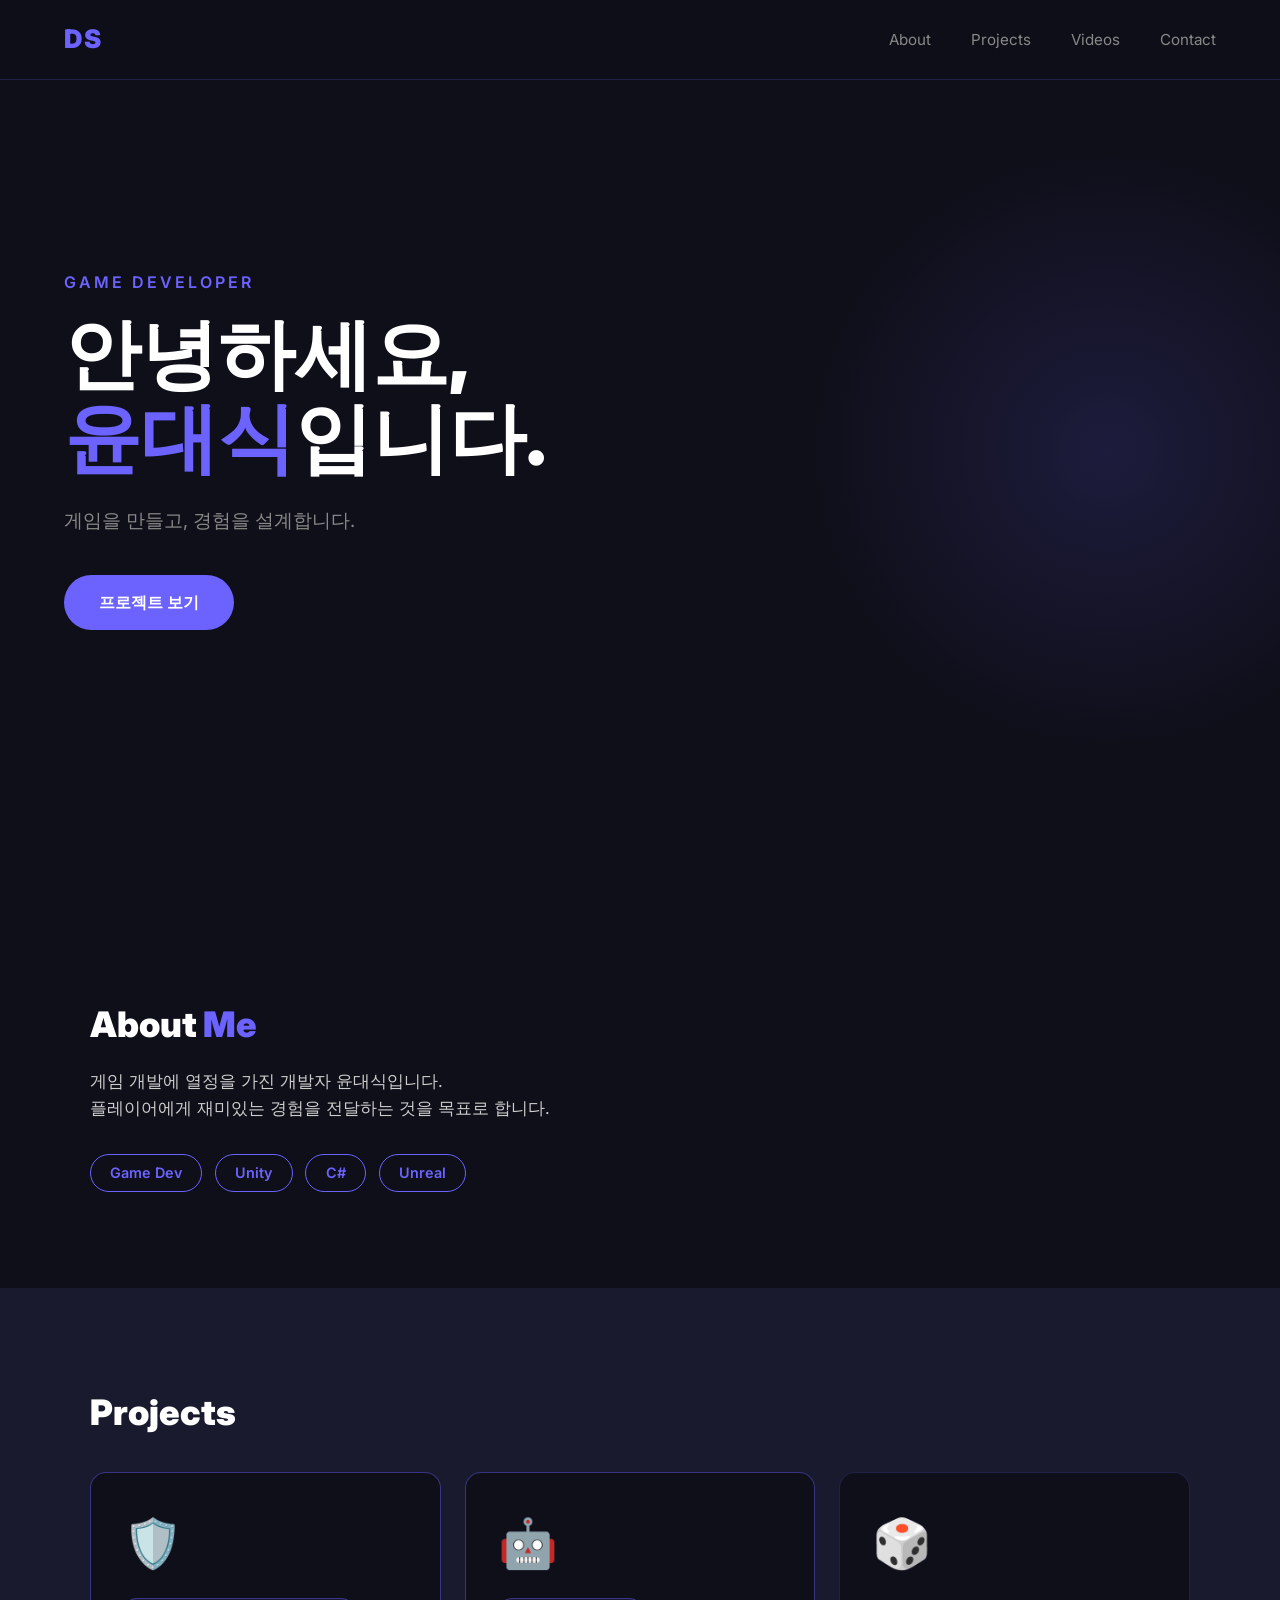
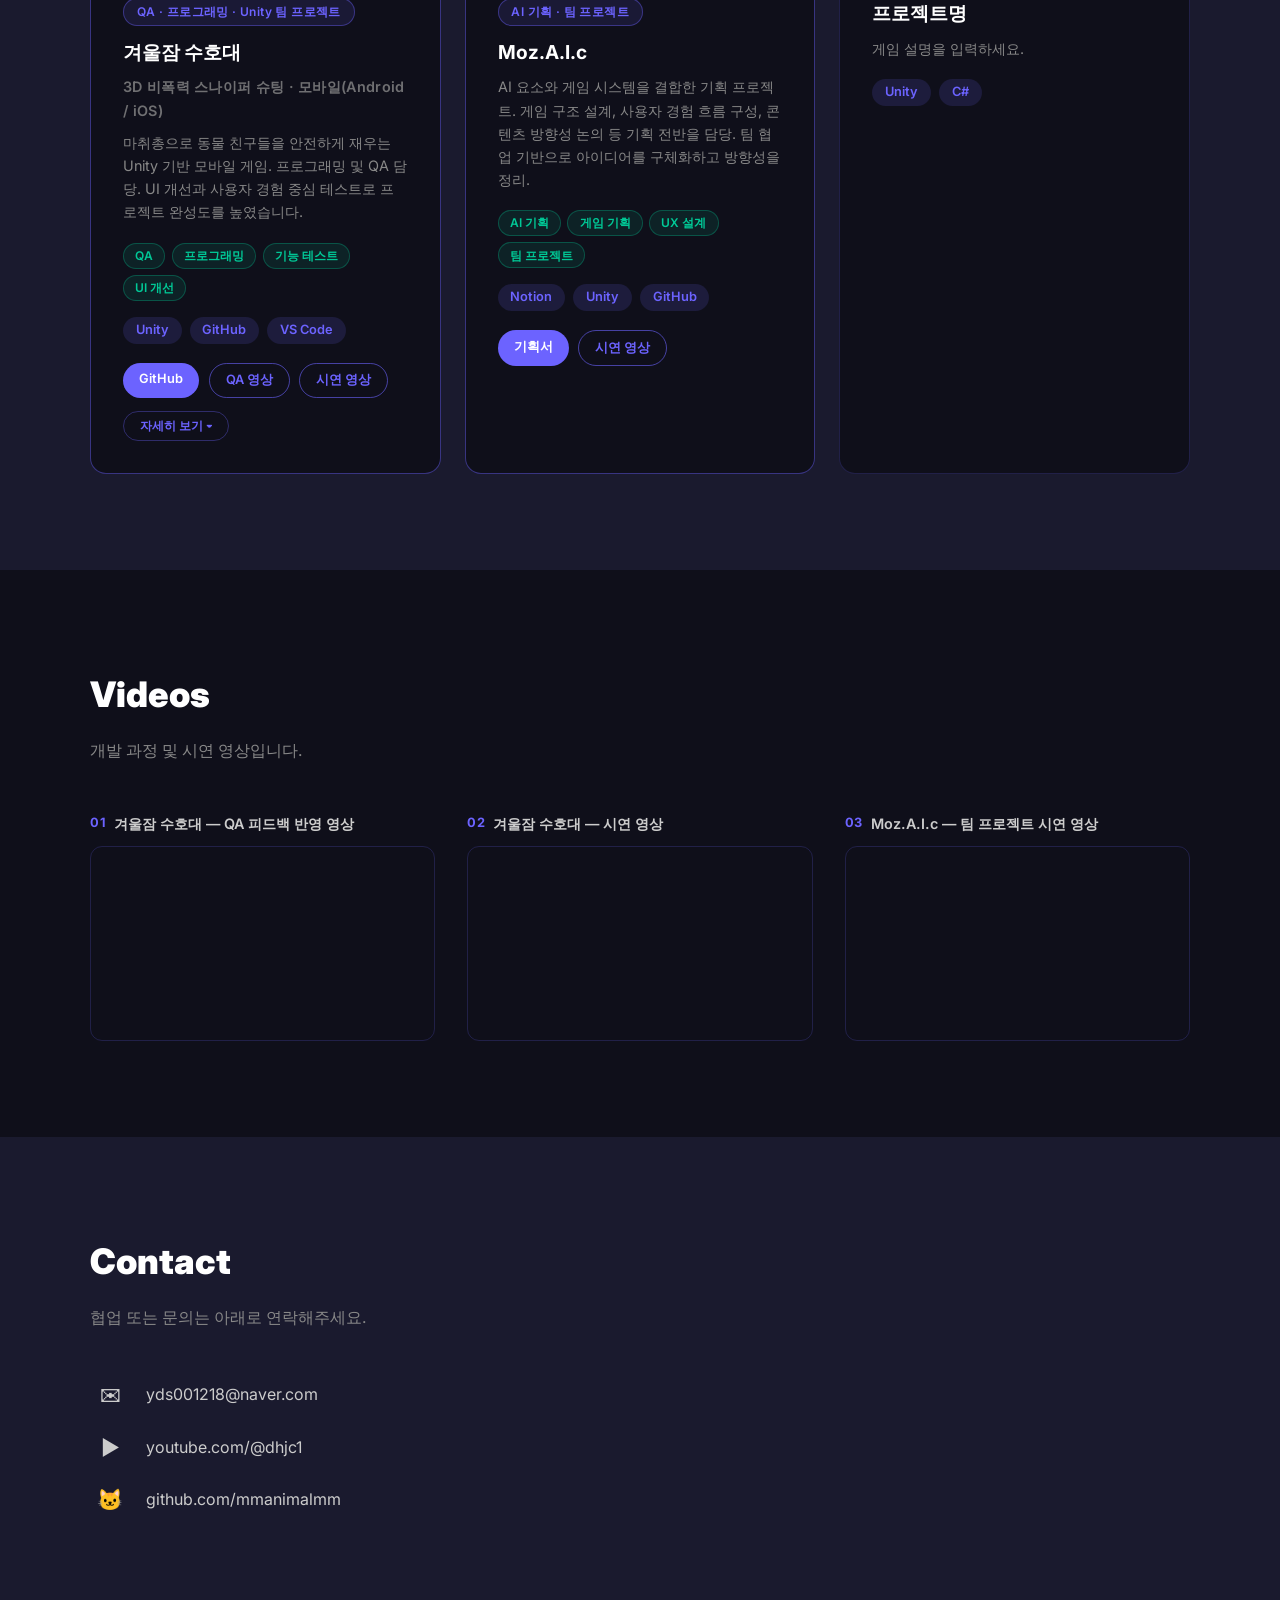
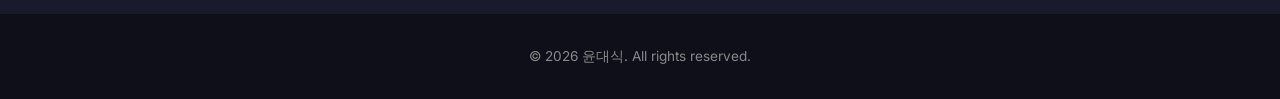
==== index.html @ 6c774779 "Add files via upload" ====
<!DOCTYPE html>
<html lang="ko">
<head>
  <meta charset="UTF-8" />
  <meta name="viewport" content="width=device-width, initial-scale=1.0" />
  <title>DS Portfolio</title>
  <link rel="stylesheet" href="style.css" />
  <link href="https://fonts.googleapis.com/css2?family=Inter:wght@300;400;600;700;900&display=swap" rel="stylesheet" />
</head>
<body>

  <!-- Navigation -->
  <nav class="navbar">
    <div class="nav-logo">DS</div>
    <ul class="nav-links">
      <li><a href="#about">About</a></li>
      <li><a href="#projects">Projects</a></li>
      <li><a href="#videos">Videos</a></li>
      <li><a href="#contact">Contact</a></li>
    </ul>
  </nav>

  <!-- Hero -->
  <section class="hero" id="home">
    <div class="hero-content">
      <p class="hero-sub">Game Developer</p>
      <h1 class="hero-title">안녕하세요,<br /><span>윤대식</span>입니다.</h1>
      <p class="hero-desc">게임을 만들고, 경험을 설계합니다.</p>
      <a href="#projects" class="btn-primary">프로젝트 보기</a>
    </div>
    <div class="hero-bg-circle"></div>
  </section>

  <!-- About -->
  <section class="section" id="about">
    <div class="container">
      <h2 class="section-title">About <span>Me</span></h2>
      <div class="about-content">
        <div class="about-text">
          <p>게임 개발에 열정을 가진 개발자 윤대식입니다.<br />플레이어에게 재미있는 경험을 전달하는 것을 목표로 합니다.</p>
          <div class="skills">
            <span class="skill-tag">Game Dev</span>
            <span class="skill-tag">Unity</span>
            <span class="skill-tag">C#</span>
            <span class="skill-tag">Unreal</span>
          </div>
        </div>
      </div>
    </div>
  </section>

  <!-- Projects -->
  <section class="section section-dark" id="projects">
    <div class="container">
      <h2 class="section-title">Projects</h2>
      <div class="projects-grid">
        <div class="project-card featured">
          <div class="project-thumb">🛡️</div>
          <div class="project-badge">QA · 프로그래밍 · Unity 팀 프로젝트</div>
          <h3>겨울잠 수호대</h3>
          <p class="project-sub">3D 비폭력 스나이퍼 슈팅 · 모바일(Android / iOS)</p>
          <p>마취총으로 동물 친구들을 안전하게 재우는 Unity 기반 모바일 게임. 프로그래밍 및 QA 담당. UI 개선과 사용자 경험 중심 테스트로 프로젝트 완성도를 높였습니다.</p>
          <div class="project-roles">
            <span>QA</span>
            <span>프로그래밍</span>
            <span>기능 테스트</span>
            <span>UI 개선</span>
          </div>
          <div class="project-tags">
            <span>Unity</span><span>GitHub</span><span>VS Code</span>
          </div>
          <div class="project-links">
            <a href="https://github.com/mmanimalmm" target="_blank" class="project-link-btn">GitHub</a>
            <a href="https://www.youtube.com/watch?v=ifnIgA4fo3M" target="_blank" class="project-link-btn outline">QA 영상</a>
            <a href="https://youtu.be/z9wi2pXwdms?si=6feYo9U7dVSse09i" target="_blank" class="project-link-btn outline">시연 영상</a>
          </div>
          <button class="detail-toggle" data-toggle="detail-winter" onclick="toggleDetail('detail-winter')">자세히 보기 ▾</button>
          <div class="project-detail" id="detail-winter">
            <div class="detail-divider"></div>

            <div class="detail-section">
              <h4 class="detail-heading">게임 컨셉</h4>
              <p class="detail-text">겨울잠을 자야 하는 동물 친구들을 마취총으로 안전하게 재우는 비폭력 슈팅 게임. 귀여운 동물 캐릭터와 코믹한 분위기로 가볍게 즐길 수 있는 모바일 경험을 목표로 기획했습니다.</p>
            </div>

            <div class="detail-section">
              <h4 class="detail-heading">핵심 시스템</h4>
              <ul class="system-list">
                <li>3인칭 ↔ 1인칭 시점 전환 (Cinemachine 기반 Zoom-In/Out 연출)</li>
                <li>조이스틱 기반 좌우 레일 이동 시스템</li>
                <li>BulletCam 슬로모션 연출 (TimeScale 제어)</li>
                <li>동물별 행동 패턴 기반 타겟팅 및 히트 판정</li>
                <li>시간 제한 · 적중률 · 타깃 수 기반 별점 스코어 시스템</li>
              </ul>
            </div>

            <div class="detail-section">
              <h4 class="detail-heading">QA 프로세스</h4>
              <div class="qa-phases">
                <span class="qa-phase">프로토타입 QA</span>
                <span class="qa-phase-arrow">→</span>
                <span class="qa-phase">일일 QA (v1.00–v1.03)</span>
                <span class="qa-phase-arrow">→</span>
                <span class="qa-phase">FGT 오류 리포팅</span>
              </div>
              <div class="qa-stats">
                <div class="qa-stat">
                  <span class="qa-stat-num">6</span>
                  <span class="qa-stat-label">발견 이슈</span>
                </div>
                <div class="qa-stat">
                  <span class="qa-stat-num">5</span>
                  <span class="qa-stat-label">수정 완료</span>
                </div>
                <div class="qa-stat">
                  <span class="qa-stat-num">1</span>
                  <span class="qa-stat-label">높음 우선순위</span>
                </div>
                <div class="qa-stat">
                  <span class="qa-stat-num">4</span>
                  <span class="qa-stat-label">보통 우선순위</span>
                </div>
              </div>
            </div>

            <div class="detail-section">
              <h4 class="detail-heading">주요 발견 이슈 및 개선</h4>
              <ul class="system-list">
                <li>발사 버튼 연속 터치로 총알 중복 발사 (높음) → 버튼 터치 즉시 비활성화 처리</li>
                <li>크로스헤어 타깃 감지 피드백 없음 → Raycast 기반 색상 전환(빨간색)으로 개선</li>
                <li>Head·Body Collider 중첩으로 이중 히트 판정 → Collider 단일화</li>
                <li>동물별 히트 애니메이션 Trigger/Bool 조건 불일치 → 조건 통일 및 애니메이터 분리</li>
                <li>스테이지 6 진입 불가 데이터 누락 → Coming Soon 잠금 처리(임시 조치)</li>
              </ul>
            </div>

            <div class="detail-section">
              <h4 class="detail-heading">QA 문서화</h4>
              <ul class="system-list">
                <li>프로토타입 QA 시트 — 50+ 항목 기능 체크리스트 작성 및 진행</li>
                <li>일일 QA 시트 4버전(v1.00~v1.03) — 매일 이슈 기록 및 팀 공유</li>
                <li>FGT 오류 리포팅 — 우선순위·반복성·처리상태 포함 공식 문서 작성</li>
              </ul>
            </div>

            <div class="detail-section">
              <div class="platform-info">
                <span class="platform-label">플랫폼</span>
                <span>Android / iOS</span>
                <span class="platform-label">장르</span>
                <span>3D 스나이퍼 슈팅</span>
                <span class="platform-label">엔진</span>
                <span>Unity 2022.3 LTS</span>
              </div>
            </div>
          </div>
        </div>
        <div class="project-card featured">
          <div class="project-thumb">🤖</div>
          <div class="project-badge">AI 기획 · 팀 프로젝트</div>
          <h3>Moz.A.I.c</h3>
          <p>AI 요소와 게임 시스템을 결합한 기획 프로젝트. 게임 구조 설계, 사용자 경험 흐름 구성, 콘텐츠 방향성 논의 등 기획 전반을 담당. 팀 협업 기반으로 아이디어를 구체화하고 방향성을 정리.</p>
          <div class="project-roles">
            <span>AI 기획</span>
            <span>게임 기획</span>
            <span>UX 설계</span>
            <span>팀 프로젝트</span>
          </div>
          <div class="project-tags">
            <span>Notion</span><span>Unity</span><span>GitHub</span>
          </div>
          <div class="project-links">
            <a href="https://app.notion.com/p/2-322a88c5418980729b37ddd77a03cf74" target="_blank" class="project-link-btn">기획서</a>
            <a href="https://youtu.be/jmPI6qiN4U0" target="_blank" class="project-link-btn outline">시연 영상</a>
          </div>
        </div>
        <div class="project-card">
          <div class="project-thumb">🎲</div>
          <h3>프로젝트명</h3>
          <p>게임 설명을 입력하세요.</p>
          <div class="project-tags">
            <span>Unity</span><span>C#</span>
          </div>
        </div>
      </div>
    </div>
  </section>

  <!-- Videos -->
  <section class="section" id="videos">
    <div class="container">
      <h2 class="section-title">Videos</h2>
      <p class="section-desc">개발 과정 및 시연 영상입니다.</p>
      <div class="videos-grid">
        <div class="video-card">
          <p class="video-title"><span class="video-num">01</span>겨울잠 수호대 — QA 피드백 반영 영상</p>
          <div class="video-frame">
            <iframe src="https://www.youtube.com/embed/ifnIgA4fo3M" title="QA 피드백 반영 영상" allow="accelerometer; autoplay; clipboard-write; encrypted-media; gyroscope; picture-in-picture" allowfullscreen></iframe>
          </div>
        </div>
        <div class="video-card">
          <p class="video-title"><span class="video-num">02</span>겨울잠 수호대 — 시연 영상</p>
          <div class="video-frame">
            <iframe src="https://www.youtube.com/embed/z9wi2pXwdms" title="겨울잠 수호대 시연 영상" allow="accelerometer; autoplay; clipboard-write; encrypted-media; gyroscope; picture-in-picture" allowfullscreen></iframe>
          </div>
        </div>
        <div class="video-card">
          <p class="video-title"><span class="video-num">03</span>Moz.A.I.c — 팀 프로젝트 시연 영상</p>
          <div class="video-frame">
            <iframe src="https://www.youtube.com/embed/jmPI6qiN4U0" title="Moz.A.I.c 시연 영상" allow="accelerometer; autoplay; clipboard-write; encrypted-media; gyroscope; picture-in-picture" allowfullscreen></iframe>
          </div>
        </div>
      </div>
    </div>
  </section>

  <!-- Contact -->
  <section class="section section-dark" id="contact">
    <div class="container">
      <h2 class="section-title">Contact</h2>
      <p class="section-desc">협업 또는 문의는 아래로 연락해주세요.</p>
      <div class="contact-info">
        <div class="contact-item">
          <span class="contact-icon">✉</span>
          <a href="mailto:yds001218@naver.com">yds001218@naver.com</a>
        </div>
        <div class="contact-item">
          <span class="contact-icon">▶</span>
          <a href="https://youtube.com/@dhjc1?si=Tn1grufmtpKqLzey" target="_blank">youtube.com/@dhjc1</a>
        </div>
        <div class="contact-item">
          <span class="contact-icon">🐱</span>
          <a href="https://github.com/mmanimalmm" target="_blank">github.com/mmanimalmm</a>
        </div>
      </div>
    </div>
  </section>

  <footer class="footer">
    <p>© 2026 윤대식. All rights reserved.</p>
  </footer>

  <script src="script.js"></script>
</body>
</html>
---- style.css ----
* {
  margin: 0;
  padding: 0;
  box-sizing: border-box;
}

:root {
  --primary: #6c63ff;
  --dark: #0f0f1a;
  --dark2: #1a1a2e;
  --light: #f8f9fa;
  --gray: #888;
  --white: #fff;
}

html {
  scroll-behavior: smooth;
}

body {
  font-family: 'Inter', sans-serif;
  background: var(--dark);
  color: var(--white);
  line-height: 1.6;
}

/* Navbar */
.navbar {
  position: fixed;
  top: 0;
  width: 100%;
  display: flex;
  justify-content: space-between;
  align-items: center;
  padding: 1.2rem 5%;
  background: rgba(15, 15, 26, 0.9);
  backdrop-filter: blur(10px);
  z-index: 1000;
  border-bottom: 1px solid rgba(108, 99, 255, 0.2);
}

.nav-logo {
  font-size: 1.6rem;
  font-weight: 900;
  color: var(--primary);
  letter-spacing: 2px;
}

.nav-links {
  list-style: none;
  display: flex;
  gap: 2.5rem;
}

.nav-links a {
  text-decoration: none;
  color: var(--gray);
  font-size: 0.95rem;
  transition: color 0.3s;
}

.nav-links a:hover {
  color: var(--primary);
}

/* Hero */
.hero {
  min-height: 100vh;
  display: flex;
  align-items: center;
  padding: 0 5%;
  position: relative;
  overflow: hidden;
  background: var(--dark);
}

.hero-content {
  position: relative;
  z-index: 1;
}

.hero-sub {
  color: var(--primary);
  font-size: 1rem;
  font-weight: 600;
  letter-spacing: 3px;
  text-transform: uppercase;
  margin-bottom: 1rem;
}

.hero-title {
  font-size: clamp(2.5rem, 6vw, 5rem);
  font-weight: 900;
  line-height: 1.1;
  margin-bottom: 1.5rem;
}

.hero-title span {
  color: var(--primary);
}

.hero-desc {
  font-size: 1.2rem;
  color: var(--gray);
  margin-bottom: 2.5rem;
}

.btn-primary {
  display: inline-block;
  padding: 0.9rem 2.2rem;
  background: var(--primary);
  color: var(--white);
  text-decoration: none;
  border-radius: 50px;
  font-weight: 600;
  transition: transform 0.3s, box-shadow 0.3s;
}

.btn-primary:hover {
  transform: translateY(-3px);
  box-shadow: 0 10px 30px rgba(108, 99, 255, 0.4);
}

.hero-bg-circle {
  position: absolute;
  right: -10%;
  top: 50%;
  transform: translateY(-50%);
  width: 600px;
  height: 600px;
  border-radius: 50%;
  background: radial-gradient(circle, rgba(108, 99, 255, 0.15) 0%, transparent 70%);
}

/* Sections */
.section {
  padding: 6rem 5%;
}

.section-dark {
  background: var(--dark2);
}

.container {
  max-width: 1100px;
  margin: 0 auto;
}

.section-title {
  font-size: 2.2rem;
  font-weight: 900;
  margin-bottom: 1rem;
}

.section-title span {
  color: var(--primary);
}

.section-desc {
  color: var(--gray);
  margin-bottom: 3rem;
}

/* About */
.about-text p {
  color: #ccc;
  font-size: 1.05rem;
  margin-bottom: 2rem;
  max-width: 600px;
}

.skills {
  display: flex;
  flex-wrap: wrap;
  gap: 0.8rem;
}

.skill-tag {
  padding: 0.4rem 1.2rem;
  border: 1px solid var(--primary);
  border-radius: 50px;
  color: var(--primary);
  font-size: 0.9rem;
  font-weight: 600;
}

/* Projects */
.projects-grid {
  display: grid;
  grid-template-columns: repeat(auto-fill, minmax(300px, 1fr));
  gap: 1.5rem;
  margin-top: 2rem;
}

.project-card {
  background: var(--dark);
  border: 1px solid rgba(108, 99, 255, 0.2);
  border-radius: 16px;
  padding: 2rem;
  transition: transform 0.3s, border-color 0.3s;
}

.project-card:hover {
  transform: translateY(-6px);
  border-color: var(--primary);
}

.project-thumb {
  font-size: 3rem;
  margin-bottom: 1rem;
}

.project-card h3 {
  font-size: 1.2rem;
  font-weight: 700;
  margin-bottom: 0.5rem;
}

.project-card p {
  color: var(--gray);
  font-size: 0.9rem;
  margin-bottom: 1.2rem;
}

.project-tags {
  display: flex;
  gap: 0.5rem;
}

.project-tags span {
  background: rgba(108, 99, 255, 0.15);
  color: var(--primary);
  padding: 0.2rem 0.8rem;
  border-radius: 50px;
  font-size: 0.8rem;
  font-weight: 600;
}

/* Project badge & roles & links */
.project-badge {
  display: inline-block;
  background: rgba(108, 99, 255, 0.12);
  border: 1px solid rgba(108, 99, 255, 0.4);
  color: var(--primary);
  font-size: 0.75rem;
  font-weight: 600;
  padding: 0.2rem 0.8rem;
  border-radius: 50px;
  margin-bottom: 0.7rem;
  letter-spacing: 0.4px;
}

.project-roles {
  display: flex;
  flex-wrap: wrap;
  gap: 0.4rem;
  margin-bottom: 1rem;
}

.project-roles span {
  background: rgba(0, 200, 150, 0.1);
  color: #00c896;
  border: 1px solid rgba(0, 200, 150, 0.3);
  padding: 0.15rem 0.7rem;
  border-radius: 50px;
  font-size: 0.75rem;
  font-weight: 600;
}

.project-links {
  display: flex;
  flex-wrap: wrap;
  gap: 0.6rem;
  margin-top: 1.2rem;
}

.project-link-btn {
  display: inline-block;
  padding: 0.4rem 1rem;
  background: var(--primary);
  color: var(--white);
  text-decoration: none;
  border-radius: 50px;
  font-size: 0.8rem;
  font-weight: 600;
  transition: transform 0.2s, box-shadow 0.2s;
}

.project-link-btn:hover {
  transform: translateY(-2px);
  box-shadow: 0 6px 20px rgba(108, 99, 255, 0.35);
}

.project-link-btn.outline {
  background: transparent;
  border: 1px solid rgba(108, 99, 255, 0.6);
  color: var(--primary);
}

.project-link-btn.outline:hover {
  background: rgba(108, 99, 255, 0.1);
  box-shadow: none;
}

.project-card.featured {
  border-color: rgba(108, 99, 255, 0.45);
}

/* Videos */
.videos-grid {
  display: grid;
  grid-template-columns: repeat(auto-fill, minmax(300px, 1fr));
  gap: 2rem;
  margin-top: 2rem;
}

.video-card {
  display: flex;
  flex-direction: column;
  gap: 0.7rem;
}

.video-title {
  font-size: 0.9rem;
  font-weight: 600;
  color: #ccc;
  display: flex;
  align-items: center;
  gap: 0.5rem;
}

.video-num {
  color: var(--primary);
  font-size: 0.8rem;
  font-weight: 700;
  letter-spacing: 0.5px;
}

.video-frame {
  aspect-ratio: 16/9;
  border-radius: 12px;
  overflow: hidden;
  border: 1px solid rgba(108, 99, 255, 0.2);
}

.video-frame iframe {
  width: 100%;
  height: 100%;
  border: none;
}

/* Contact */
.contact-info {
  display: flex;
  flex-direction: column;
  gap: 1.2rem;
  margin-top: 2rem;
}

.contact-item {
  display: flex;
  align-items: center;
  gap: 1rem;
  font-size: 1rem;
  color: #ccc;
}

.contact-icon {
  font-size: 1.3rem;
  width: 40px;
  text-align: center;
}

.contact-item a {
  color: #ccc;
  text-decoration: none;
  transition: color 0.3s;
}

.contact-item a:hover {
  color: var(--primary);
}

/* Footer */
.footer {
  text-align: center;
  padding: 2rem;
  color: var(--gray);
  font-size: 0.85rem;
  border-top: 1px solid rgba(255,255,255,0.05);
}

/* Project subtitle */
.project-sub {
  color: var(--primary);
  font-size: 0.78rem;
  font-weight: 600;
  letter-spacing: 0.3px;
  margin-bottom: 0.6rem !important;
  opacity: 0.8;
}

/* Detail toggle button */
.detail-toggle {
  display: inline-block;
  background: transparent;
  border: 1px solid rgba(108, 99, 255, 0.35);
  color: var(--primary);
  padding: 0.35rem 1rem;
  border-radius: 50px;
  font-size: 0.78rem;
  font-weight: 600;
  cursor: pointer;
  transition: background 0.2s, border-color 0.2s;
  font-family: 'Inter', sans-serif;
  margin-top: 0.8rem;
}

.detail-toggle:hover {
  background: rgba(108, 99, 255, 0.1);
  border-color: var(--primary);
}

/* Detail expandable panel */
.project-detail {
  max-height: 0;
  overflow: hidden;
  transition: max-height 0.45s ease;
}

.project-detail.open {
  max-height: 1000px;
}

.detail-divider {
  height: 1px;
  background: rgba(108, 99, 255, 0.2);
  margin: 1.2rem 0;
}

.detail-section {
  margin-bottom: 1.1rem;
}

.detail-heading {
  font-size: 0.72rem;
  font-weight: 700;
  color: var(--primary);
  letter-spacing: 0.8px;
  text-transform: uppercase;
  margin-bottom: 0.55rem;
}

.detail-text {
  color: #aaa;
  font-size: 0.84rem;
  line-height: 1.65;
}

.system-list {
  list-style: none;
  display: flex;
  flex-direction: column;
  gap: 0.35rem;
}

.system-list li {
  color: #aaa;
  font-size: 0.82rem;
  line-height: 1.5;
  padding-left: 1rem;
  position: relative;
}

.system-list li::before {
  content: '—';
  position: absolute;
  left: 0;
  color: var(--primary);
  font-size: 0.7rem;
  top: 2px;
}

.platform-info {
  display: flex;
  align-items: center;
  flex-wrap: wrap;
  gap: 0.4rem 0.8rem;
  font-size: 0.82rem;
  color: #aaa;
}

.platform-label {
  color: var(--primary);
  font-weight: 700;
  font-size: 0.72rem;
  letter-spacing: 0.5px;
  text-transform: uppercase;
}

/* QA process phases */
.qa-phases {
  display: flex;
  align-items: center;
  flex-wrap: wrap;
  gap: 0.4rem;
  margin-top: 0.5rem;
  margin-bottom: 1rem;
}

.qa-phase {
  background: rgba(0, 200, 150, 0.08);
  border: 1px solid rgba(0, 200, 150, 0.28);
  color: #00c896;
  font-size: 0.75rem;
  font-weight: 600;
  padding: 0.28rem 0.75rem;
  border-radius: 6px;
}

.qa-phase-arrow {
  color: var(--gray);
  font-size: 0.75rem;
}

/* QA stats grid */
.qa-stats {
  display: flex;
  gap: 0.6rem;
  flex-wrap: wrap;
}

.qa-stat {
  flex: 1;
  min-width: 60px;
  text-align: center;
  background: rgba(108, 99, 255, 0.07);
  border: 1px solid rgba(108, 99, 255, 0.2);
  border-radius: 10px;
  padding: 0.55rem 0.5rem;
}

.qa-stat-num {
  display: block;
  font-size: 1.5rem;
  font-weight: 900;
  color: var(--primary);
  line-height: 1;
}

.qa-stat-label {
  display: block;
  font-size: 0.68rem;
  color: var(--gray);
  margin-top: 0.3rem;
  line-height: 1.2;
}

/* Responsive */
@media (max-width: 768px) {
  .nav-links {
    gap: 1.5rem;
  }

  .hero {
    padding-top: 6rem;
    align-items: flex-start;
  }

  .projects-grid,
  .videos-grid {
    grid-template-columns: 1fr;
  }
}
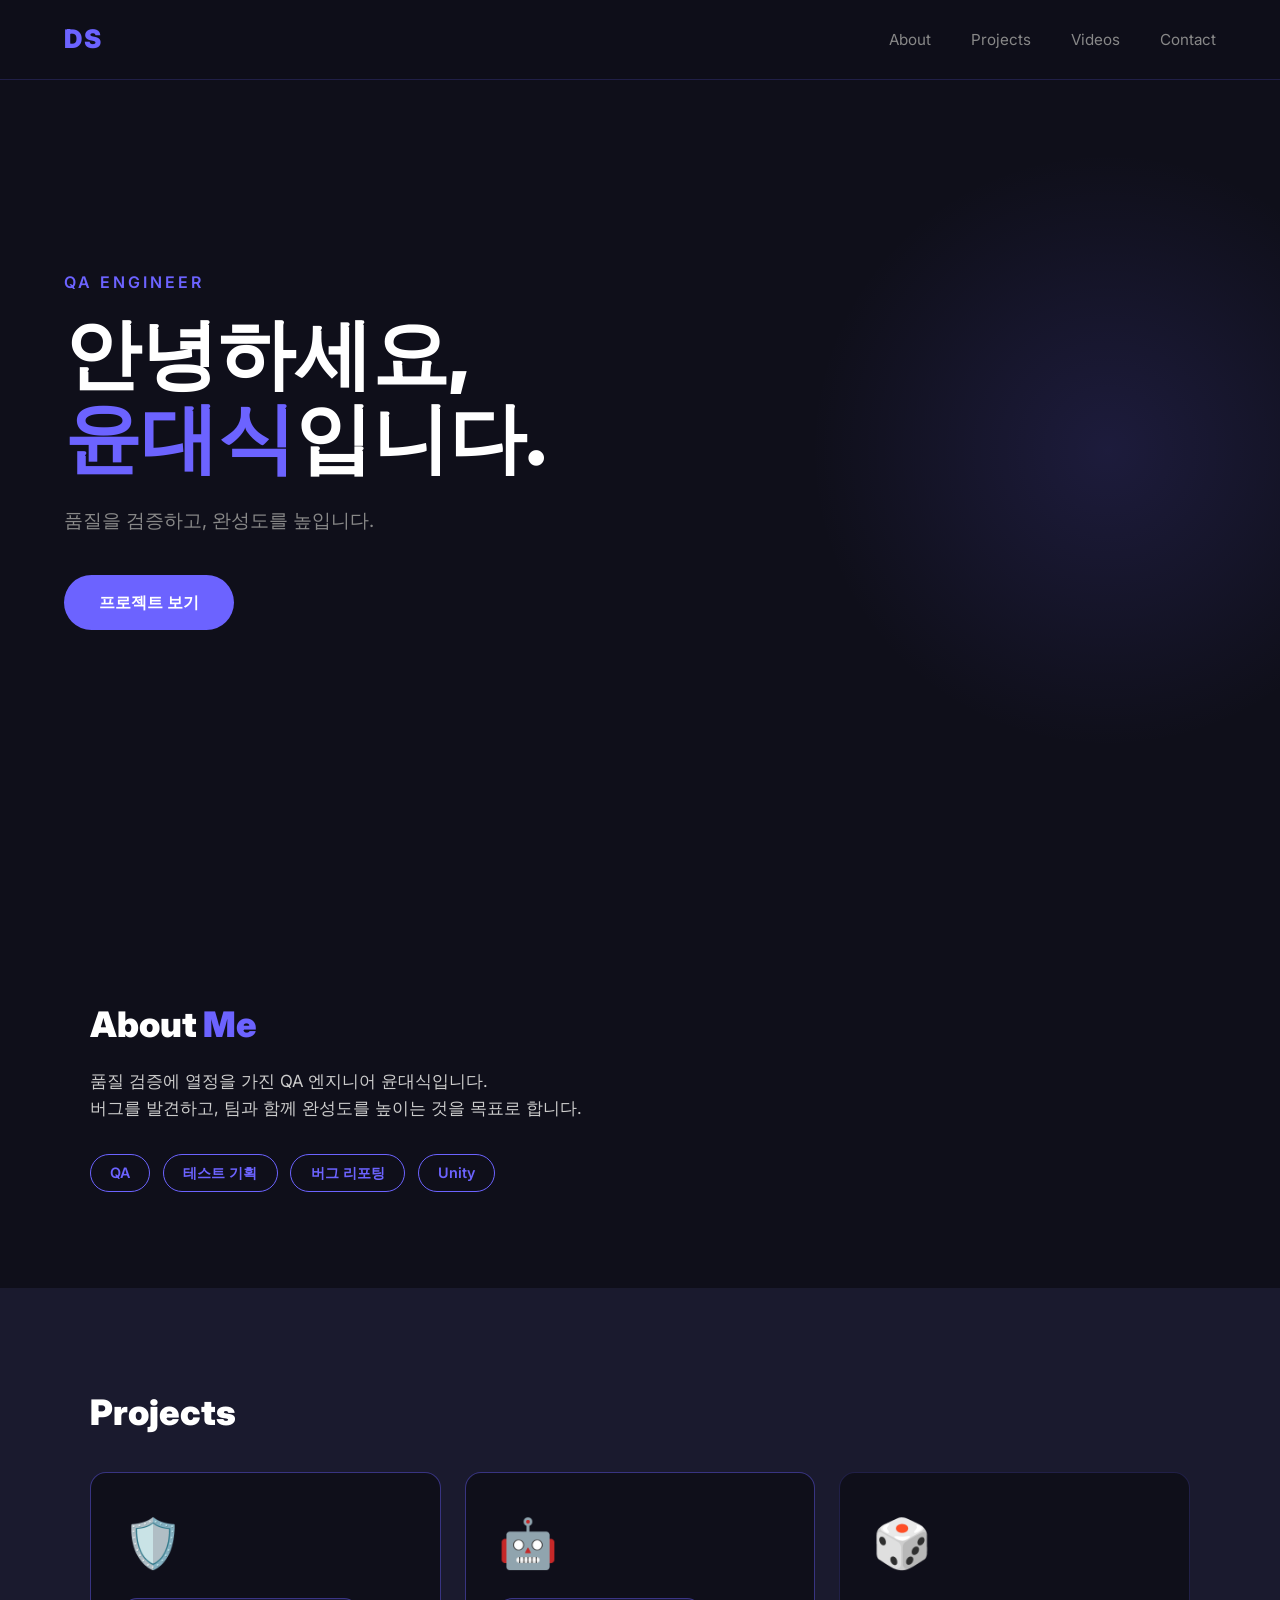
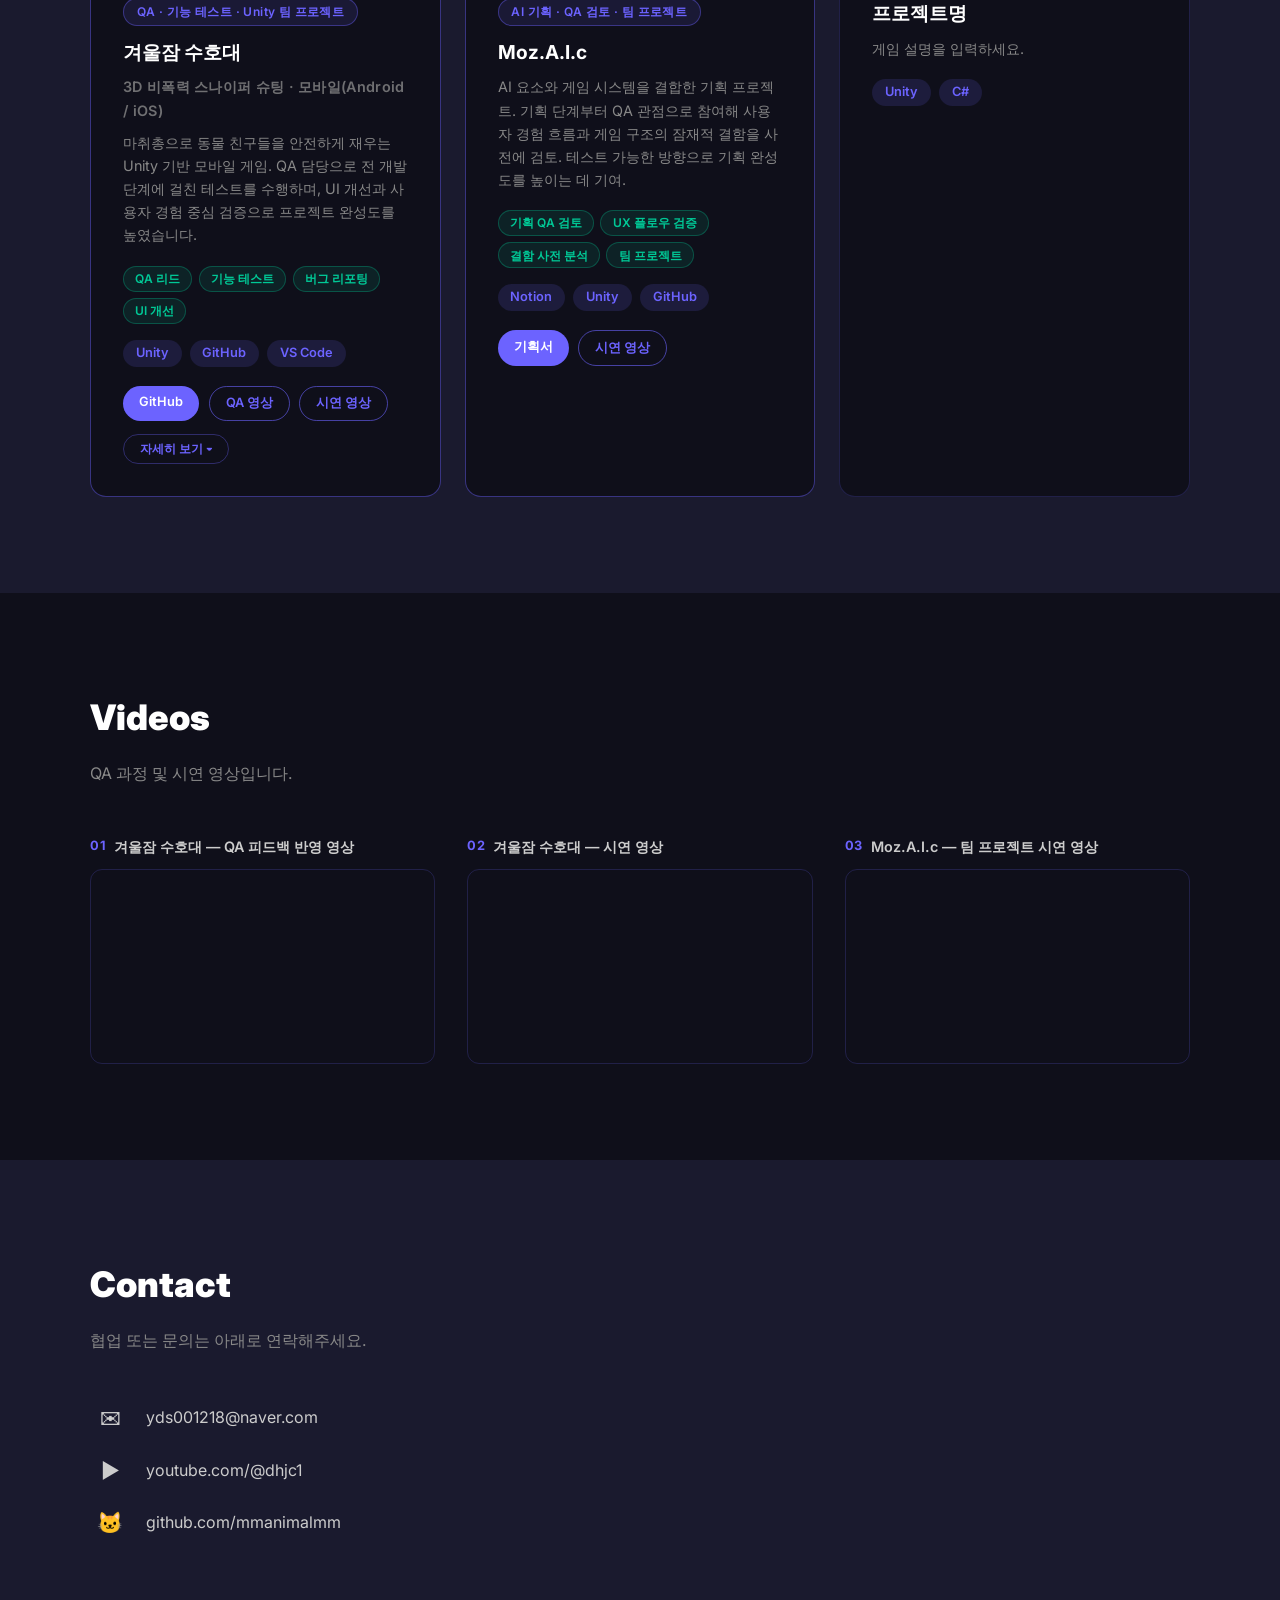
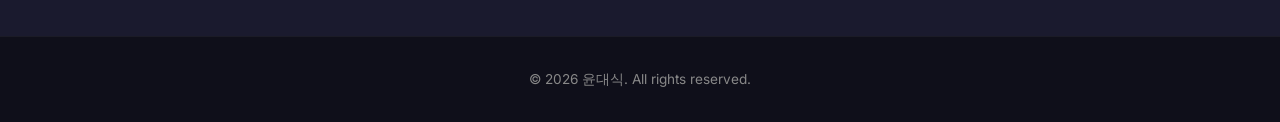
==== commit be8810ec: "QA_Portfolio" ====
--- a/index.html
+++ b/index.html
@@ -3,7 +3,7 @@
 <head>
   <meta charset="UTF-8" />
   <meta name="viewport" content="width=device-width, initial-scale=1.0" />
-  <title>DS Portfolio</title>
+  <title>DS QA Portfolio</title>
   <link rel="stylesheet" href="style.css" />
   <link href="https://fonts.googleapis.com/css2?family=Inter:wght@300;400;600;700;900&display=swap" rel="stylesheet" />
 </head>
@@ -23,9 +23,9 @@
   <!-- Hero -->
   <section class="hero" id="home">
     <div class="hero-content">
-      <p class="hero-sub">Game Developer</p>
+      <p class="hero-sub">QA Engineer</p>
       <h1 class="hero-title">안녕하세요,<br /><span>윤대식</span>입니다.</h1>
-      <p class="hero-desc">게임을 만들고, 경험을 설계합니다.</p>
+      <p class="hero-desc">품질을 검증하고, 완성도를 높입니다.</p>
       <a href="#projects" class="btn-primary">프로젝트 보기</a>
     </div>
     <div class="hero-bg-circle"></div>
@@ -37,12 +37,12 @@
       <h2 class="section-title">About <span>Me</span></h2>
       <div class="about-content">
         <div class="about-text">
-          <p>게임 개발에 열정을 가진 개발자 윤대식입니다.<br />플레이어에게 재미있는 경험을 전달하는 것을 목표로 합니다.</p>
+          <p>품질 검증에 열정을 가진 QA 엔지니어 윤대식입니다.<br />버그를 발견하고, 팀과 함께 완성도를 높이는 것을 목표로 합니다.</p>
           <div class="skills">
-            <span class="skill-tag">Game Dev</span>
+            <span class="skill-tag">QA</span>
+            <span class="skill-tag">테스트 기획</span>
+            <span class="skill-tag">버그 리포팅</span>
             <span class="skill-tag">Unity</span>
-            <span class="skill-tag">C#</span>
-            <span class="skill-tag">Unreal</span>
           </div>
         </div>
       </div>
@@ -56,14 +56,14 @@
       <div class="projects-grid">
         <div class="project-card featured">
           <div class="project-thumb">🛡️</div>
-          <div class="project-badge">QA · 프로그래밍 · Unity 팀 프로젝트</div>
+          <div class="project-badge">QA · 기능 테스트 · Unity 팀 프로젝트</div>
           <h3>겨울잠 수호대</h3>
           <p class="project-sub">3D 비폭력 스나이퍼 슈팅 · 모바일(Android / iOS)</p>
-          <p>마취총으로 동물 친구들을 안전하게 재우는 Unity 기반 모바일 게임. 프로그래밍 및 QA 담당. UI 개선과 사용자 경험 중심 테스트로 프로젝트 완성도를 높였습니다.</p>
+          <p>마취총으로 동물 친구들을 안전하게 재우는 Unity 기반 모바일 게임. QA 담당으로 전 개발 단계에 걸친 테스트를 수행하며, UI 개선과 사용자 경험 중심 검증으로 프로젝트 완성도를 높였습니다.</p>
           <div class="project-roles">
-            <span>QA</span>
-            <span>프로그래밍</span>
+            <span>QA 리드</span>
             <span>기능 테스트</span>
+            <span>버그 리포팅</span>
             <span>UI 개선</span>
           </div>
           <div class="project-tags">
@@ -157,13 +157,13 @@
         </div>
         <div class="project-card featured">
           <div class="project-thumb">🤖</div>
-          <div class="project-badge">AI 기획 · 팀 프로젝트</div>
+          <div class="project-badge">AI 기획 · QA 검토 · 팀 프로젝트</div>
           <h3>Moz.A.I.c</h3>
-          <p>AI 요소와 게임 시스템을 결합한 기획 프로젝트. 게임 구조 설계, 사용자 경험 흐름 구성, 콘텐츠 방향성 논의 등 기획 전반을 담당. 팀 협업 기반으로 아이디어를 구체화하고 방향성을 정리.</p>
+          <p>AI 요소와 게임 시스템을 결합한 기획 프로젝트. 기획 단계부터 QA 관점으로 참여해 사용자 경험 흐름과 게임 구조의 잠재적 결함을 사전에 검토. 테스트 가능한 방향으로 기획 완성도를 높이는 데 기여.</p>
           <div class="project-roles">
-            <span>AI 기획</span>
-            <span>게임 기획</span>
-            <span>UX 설계</span>
+            <span>기획 QA 검토</span>
+            <span>UX 플로우 검증</span>
+            <span>결함 사전 분석</span>
             <span>팀 프로젝트</span>
           </div>
           <div class="project-tags">
@@ -190,7 +190,7 @@
   <section class="section" id="videos">
     <div class="container">
       <h2 class="section-title">Videos</h2>
-      <p class="section-desc">개발 과정 및 시연 영상입니다.</p>
+      <p class="section-desc">QA 과정 및 시연 영상입니다.</p>
       <div class="videos-grid">
         <div class="video-card">
           <p class="video-title"><span class="video-num">01</span>겨울잠 수호대 — QA 피드백 반영 영상</p>
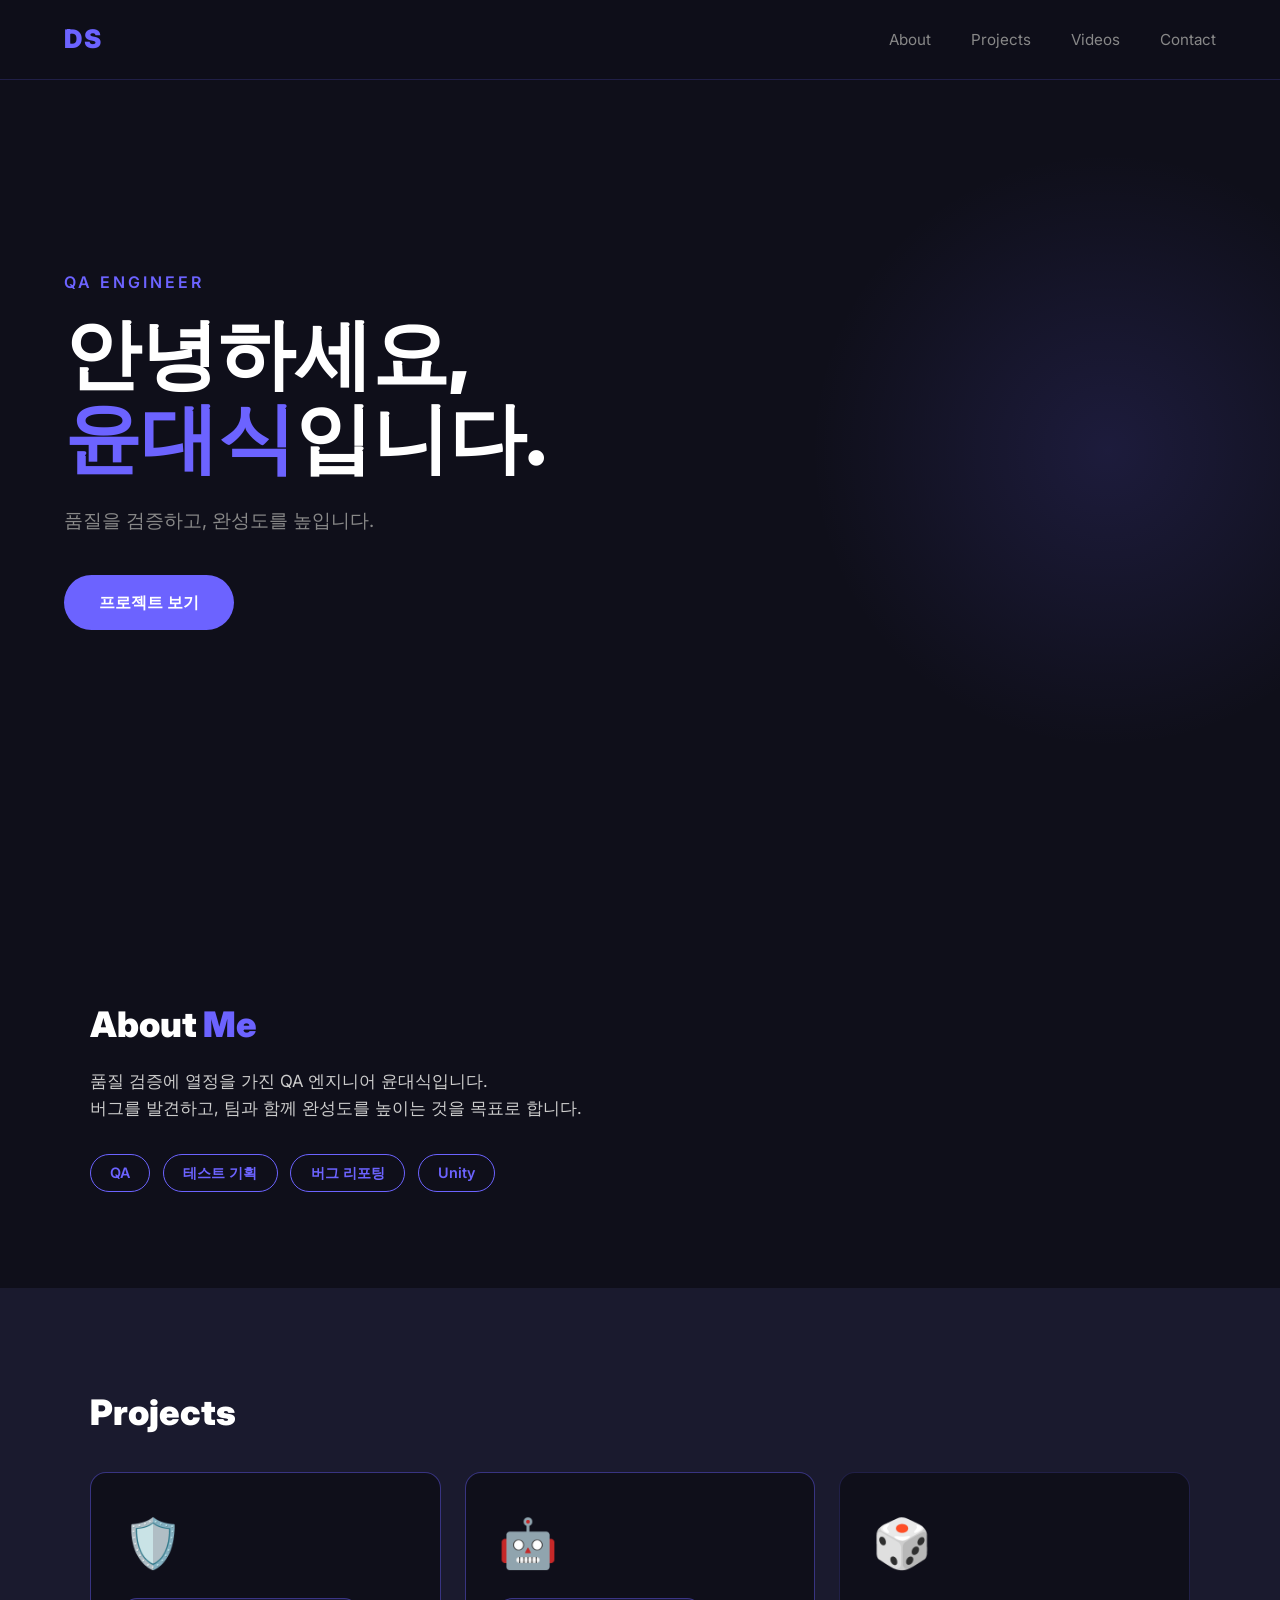
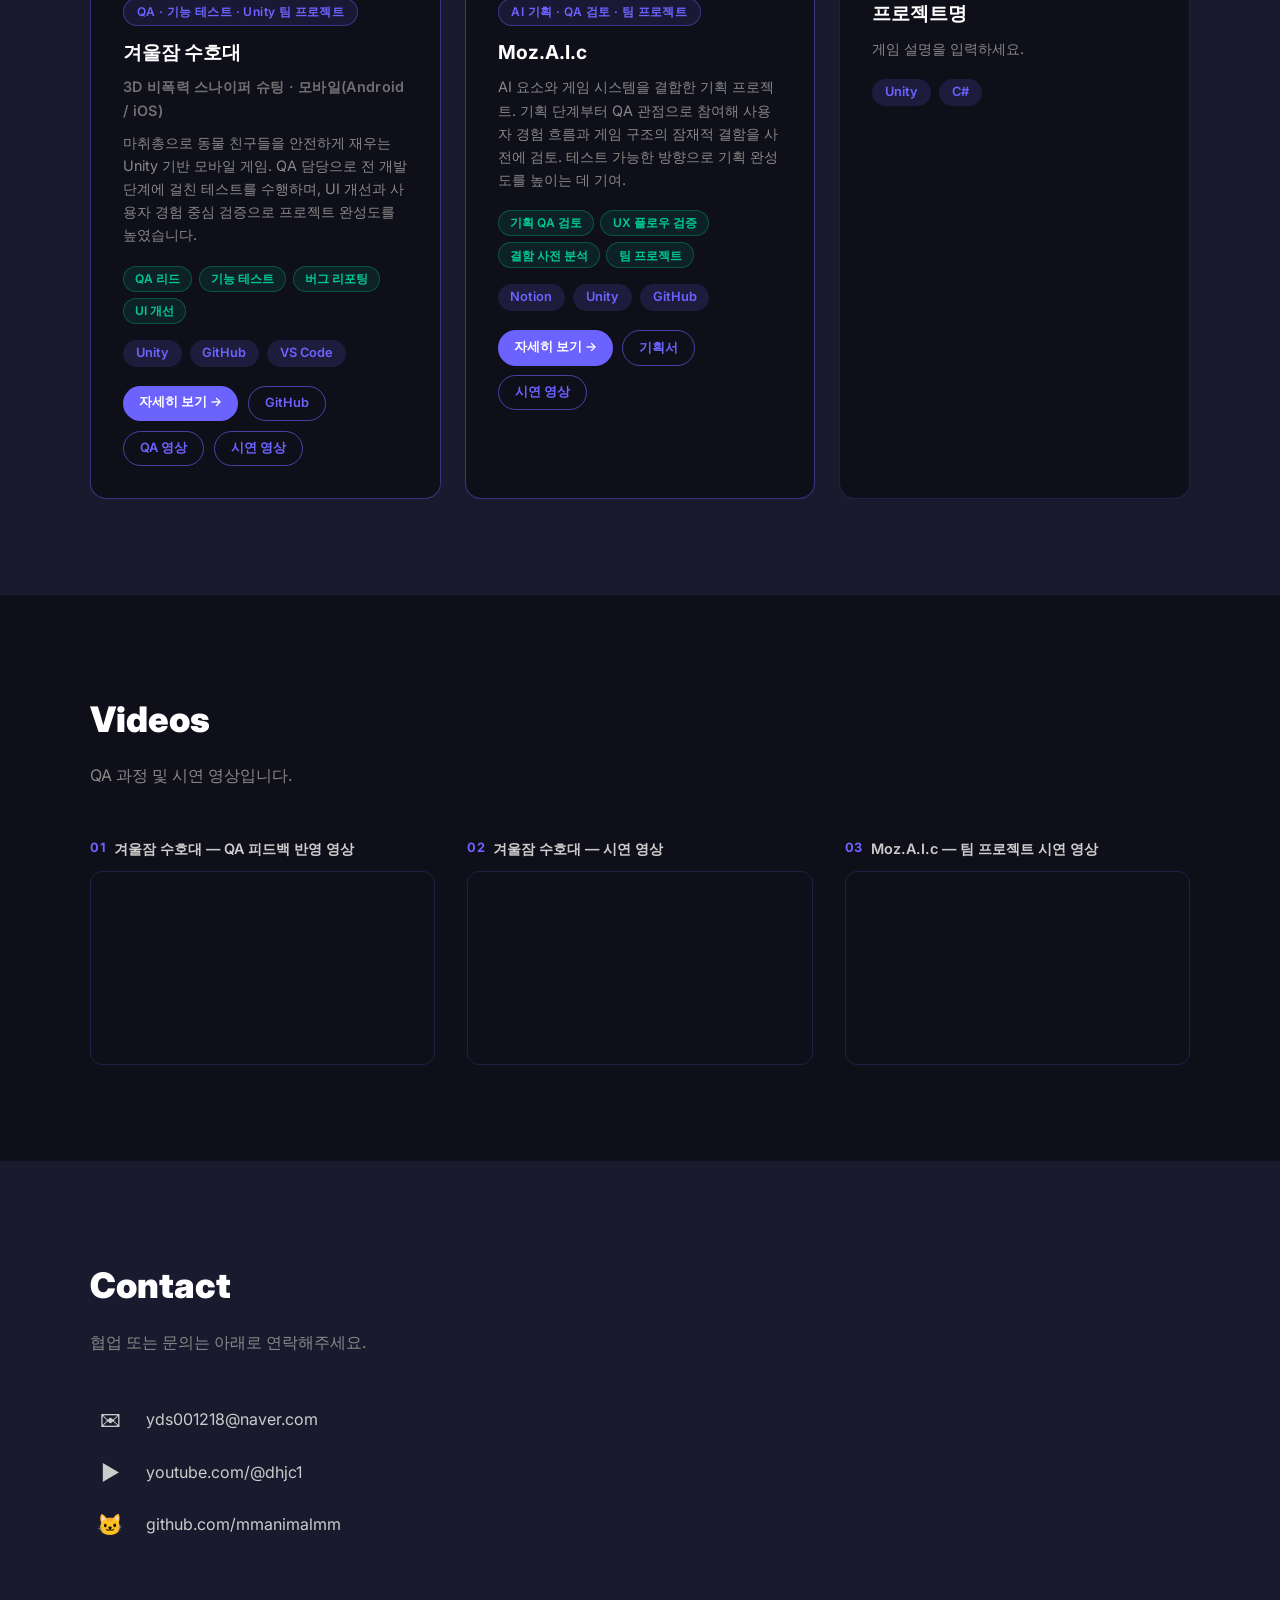
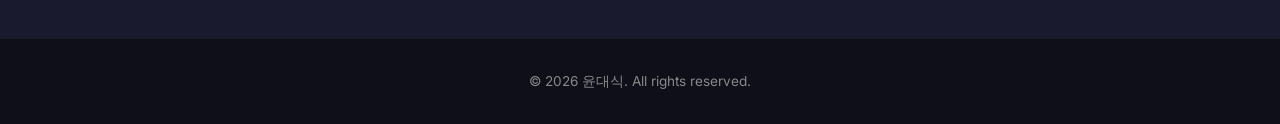
==== commit f1d2d80c: "QA시트 추가버전" ====
--- a/index.html
+++ b/index.html
@@ -70,89 +70,10 @@
             <span>Unity</span><span>GitHub</span><span>VS Code</span>
           </div>
           <div class="project-links">
-            <a href="https://github.com/mmanimalmm" target="_blank" class="project-link-btn">GitHub</a>
+            <a href="project-winter.html" class="project-link-btn">자세히 보기 →</a>
+            <a href="https://github.com/mmanimalmm" target="_blank" class="project-link-btn outline">GitHub</a>
             <a href="https://www.youtube.com/watch?v=ifnIgA4fo3M" target="_blank" class="project-link-btn outline">QA 영상</a>
             <a href="https://youtu.be/z9wi2pXwdms?si=6feYo9U7dVSse09i" target="_blank" class="project-link-btn outline">시연 영상</a>
-          </div>
-          <button class="detail-toggle" data-toggle="detail-winter" onclick="toggleDetail('detail-winter')">자세히 보기 ▾</button>
-          <div class="project-detail" id="detail-winter">
-            <div class="detail-divider"></div>
-
-            <div class="detail-section">
-              <h4 class="detail-heading">게임 컨셉</h4>
-              <p class="detail-text">겨울잠을 자야 하는 동물 친구들을 마취총으로 안전하게 재우는 비폭력 슈팅 게임. 귀여운 동물 캐릭터와 코믹한 분위기로 가볍게 즐길 수 있는 모바일 경험을 목표로 기획했습니다.</p>
-            </div>
-
-            <div class="detail-section">
-              <h4 class="detail-heading">핵심 시스템</h4>
-              <ul class="system-list">
-                <li>3인칭 ↔ 1인칭 시점 전환 (Cinemachine 기반 Zoom-In/Out 연출)</li>
-                <li>조이스틱 기반 좌우 레일 이동 시스템</li>
-                <li>BulletCam 슬로모션 연출 (TimeScale 제어)</li>
-                <li>동물별 행동 패턴 기반 타겟팅 및 히트 판정</li>
-                <li>시간 제한 · 적중률 · 타깃 수 기반 별점 스코어 시스템</li>
-              </ul>
-            </div>
-
-            <div class="detail-section">
-              <h4 class="detail-heading">QA 프로세스</h4>
-              <div class="qa-phases">
-                <span class="qa-phase">프로토타입 QA</span>
-                <span class="qa-phase-arrow">→</span>
-                <span class="qa-phase">일일 QA (v1.00–v1.03)</span>
-                <span class="qa-phase-arrow">→</span>
-                <span class="qa-phase">FGT 오류 리포팅</span>
-              </div>
-              <div class="qa-stats">
-                <div class="qa-stat">
-                  <span class="qa-stat-num">6</span>
-                  <span class="qa-stat-label">발견 이슈</span>
-                </div>
-                <div class="qa-stat">
-                  <span class="qa-stat-num">5</span>
-                  <span class="qa-stat-label">수정 완료</span>
-                </div>
-                <div class="qa-stat">
-                  <span class="qa-stat-num">1</span>
-                  <span class="qa-stat-label">높음 우선순위</span>
-                </div>
-                <div class="qa-stat">
-                  <span class="qa-stat-num">4</span>
-                  <span class="qa-stat-label">보통 우선순위</span>
-                </div>
-              </div>
-            </div>
-
-            <div class="detail-section">
-              <h4 class="detail-heading">주요 발견 이슈 및 개선</h4>
-              <ul class="system-list">
-                <li>발사 버튼 연속 터치로 총알 중복 발사 (높음) → 버튼 터치 즉시 비활성화 처리</li>
-                <li>크로스헤어 타깃 감지 피드백 없음 → Raycast 기반 색상 전환(빨간색)으로 개선</li>
-                <li>Head·Body Collider 중첩으로 이중 히트 판정 → Collider 단일화</li>
-                <li>동물별 히트 애니메이션 Trigger/Bool 조건 불일치 → 조건 통일 및 애니메이터 분리</li>
-                <li>스테이지 6 진입 불가 데이터 누락 → Coming Soon 잠금 처리(임시 조치)</li>
-              </ul>
-            </div>
-
-            <div class="detail-section">
-              <h4 class="detail-heading">QA 문서화</h4>
-              <ul class="system-list">
-                <li>프로토타입 QA 시트 — 50+ 항목 기능 체크리스트 작성 및 진행</li>
-                <li>일일 QA 시트 4버전(v1.00~v1.03) — 매일 이슈 기록 및 팀 공유</li>
-                <li>FGT 오류 리포팅 — 우선순위·반복성·처리상태 포함 공식 문서 작성</li>
-              </ul>
-            </div>
-
-            <div class="detail-section">
-              <div class="platform-info">
-                <span class="platform-label">플랫폼</span>
-                <span>Android / iOS</span>
-                <span class="platform-label">장르</span>
-                <span>3D 스나이퍼 슈팅</span>
-                <span class="platform-label">엔진</span>
-                <span>Unity 2022.3 LTS</span>
-              </div>
-            </div>
           </div>
         </div>
         <div class="project-card featured">
@@ -170,7 +91,8 @@
             <span>Notion</span><span>Unity</span><span>GitHub</span>
           </div>
           <div class="project-links">
-            <a href="https://app.notion.com/p/2-322a88c5418980729b37ddd77a03cf74" target="_blank" class="project-link-btn">기획서</a>
+            <a href="project-mozaic.html" class="project-link-btn">자세히 보기 →</a>
+            <a href="https://app.notion.com/p/2-322a88c5418980729b37ddd77a03cf74" target="_blank" class="project-link-btn outline">기획서</a>
             <a href="https://youtu.be/jmPI6qiN4U0" target="_blank" class="project-link-btn outline">시연 영상</a>
           </div>
         </div>
--- a/style.css
+++ b/style.css
@@ -429,7 +429,7 @@
 }
 
 .project-detail.open {
-  max-height: 1000px;
+  max-height: 2500px;
 }
 
 .detail-divider {
@@ -556,6 +556,71 @@
   line-height: 1.2;
 }
 
+/* QA 문서 다운로드 */
+.qa-docs {
+  display: flex;
+  flex-direction: column;
+  gap: 0.6rem;
+  margin-top: 0.3rem;
+}
+
+.qa-doc-row {
+  display: flex;
+  align-items: center;
+  justify-content: space-between;
+  gap: 1rem;
+  padding: 0.55rem 0;
+  border-bottom: 1px solid rgba(108, 99, 255, 0.1);
+}
+
+.qa-doc-row:last-child {
+  border-bottom: none;
+}
+
+.qa-doc-info {
+  display: flex;
+  flex-direction: column;
+  gap: 0.15rem;
+  flex: 1;
+}
+
+.qa-doc-name {
+  color: #ccc;
+  font-size: 0.82rem;
+  font-weight: 600;
+}
+
+.qa-doc-desc {
+  color: var(--gray);
+  font-size: 0.74rem;
+}
+
+.qa-doc-btns {
+  display: flex;
+  flex-wrap: wrap;
+  gap: 0.35rem;
+  flex-shrink: 0;
+}
+
+.doc-download-btn {
+  display: inline-block;
+  padding: 0.2rem 0.65rem;
+  background: transparent;
+  border: 1px solid rgba(0, 200, 150, 0.4);
+  color: #00c896;
+  border-radius: 50px;
+  font-size: 0.72rem;
+  font-weight: 600;
+  text-decoration: none;
+  white-space: nowrap;
+  transition: background 0.2s, border-color 0.2s;
+}
+
+.doc-download-btn:hover {
+  background: rgba(0, 200, 150, 0.12);
+  border-color: rgba(0, 200, 150, 0.7);
+}
+
 /* Responsive */
 @media (max-width: 768px) {
   .nav-links {
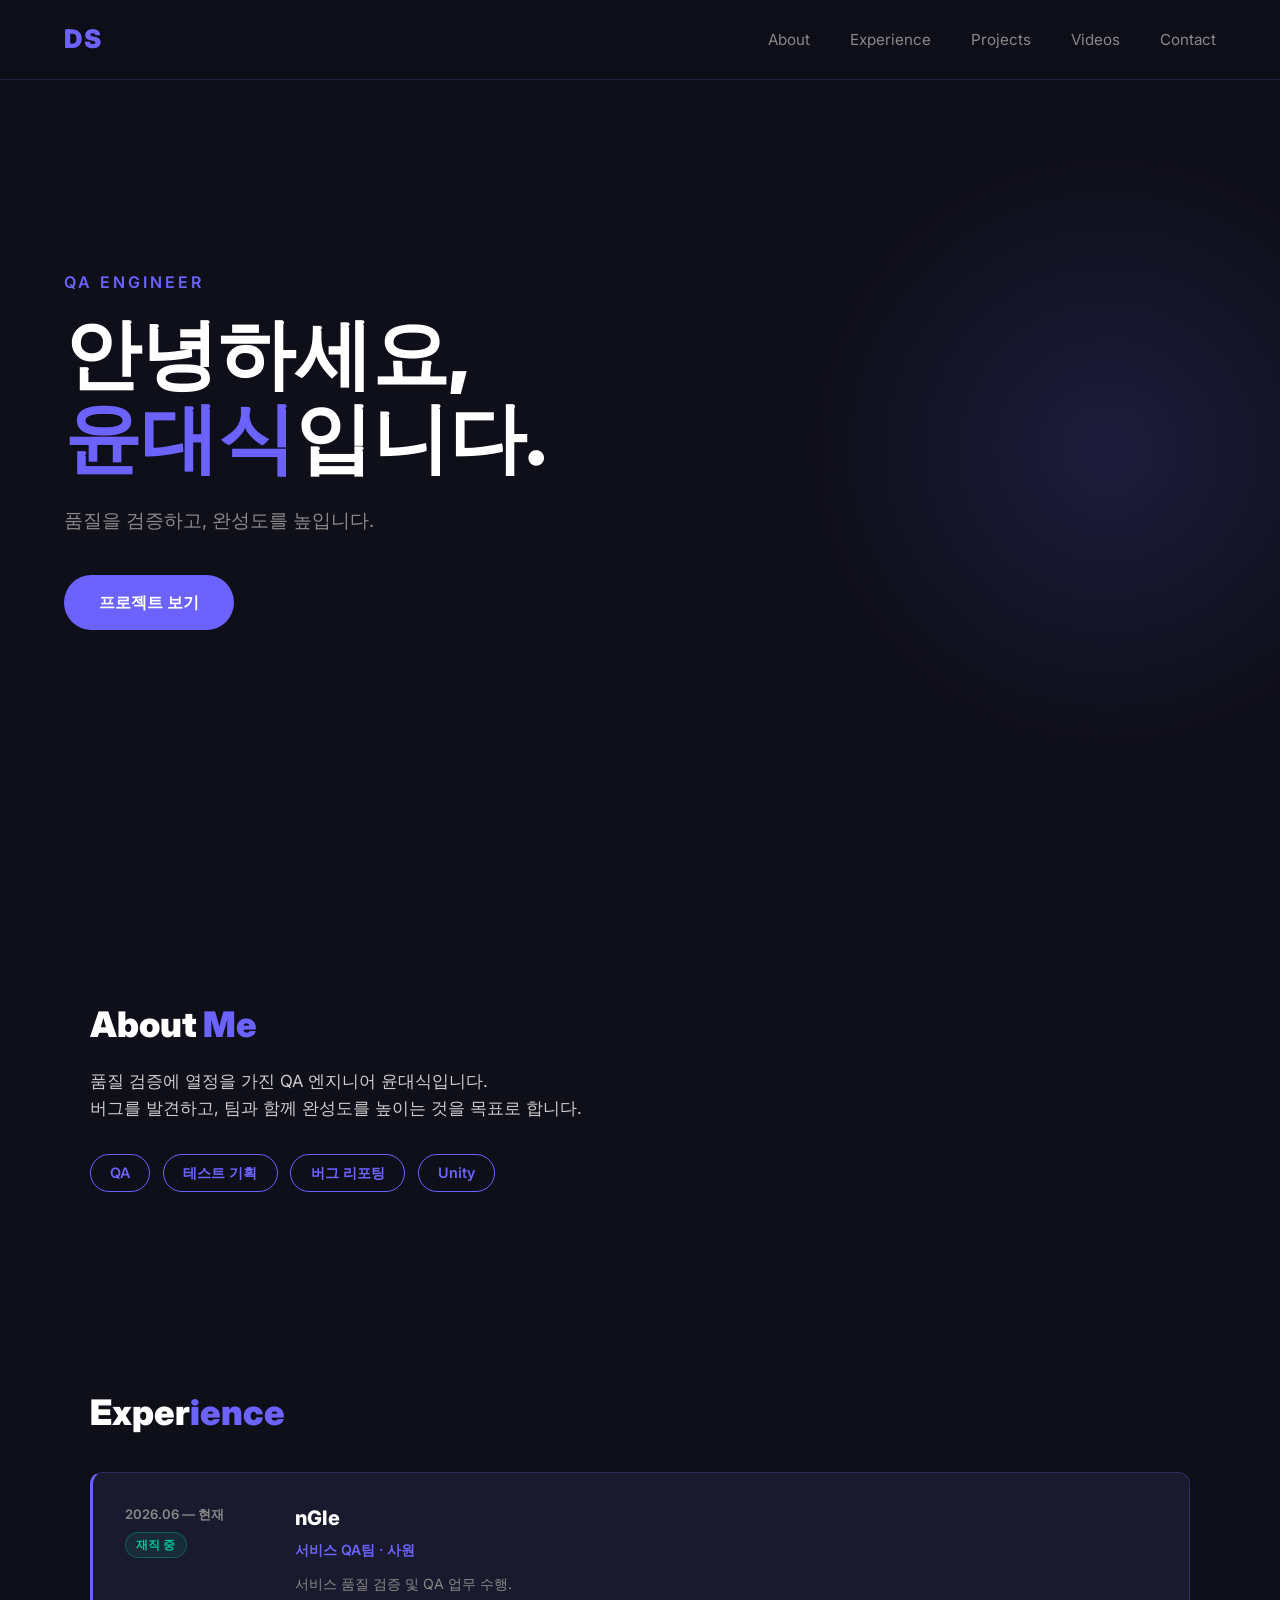
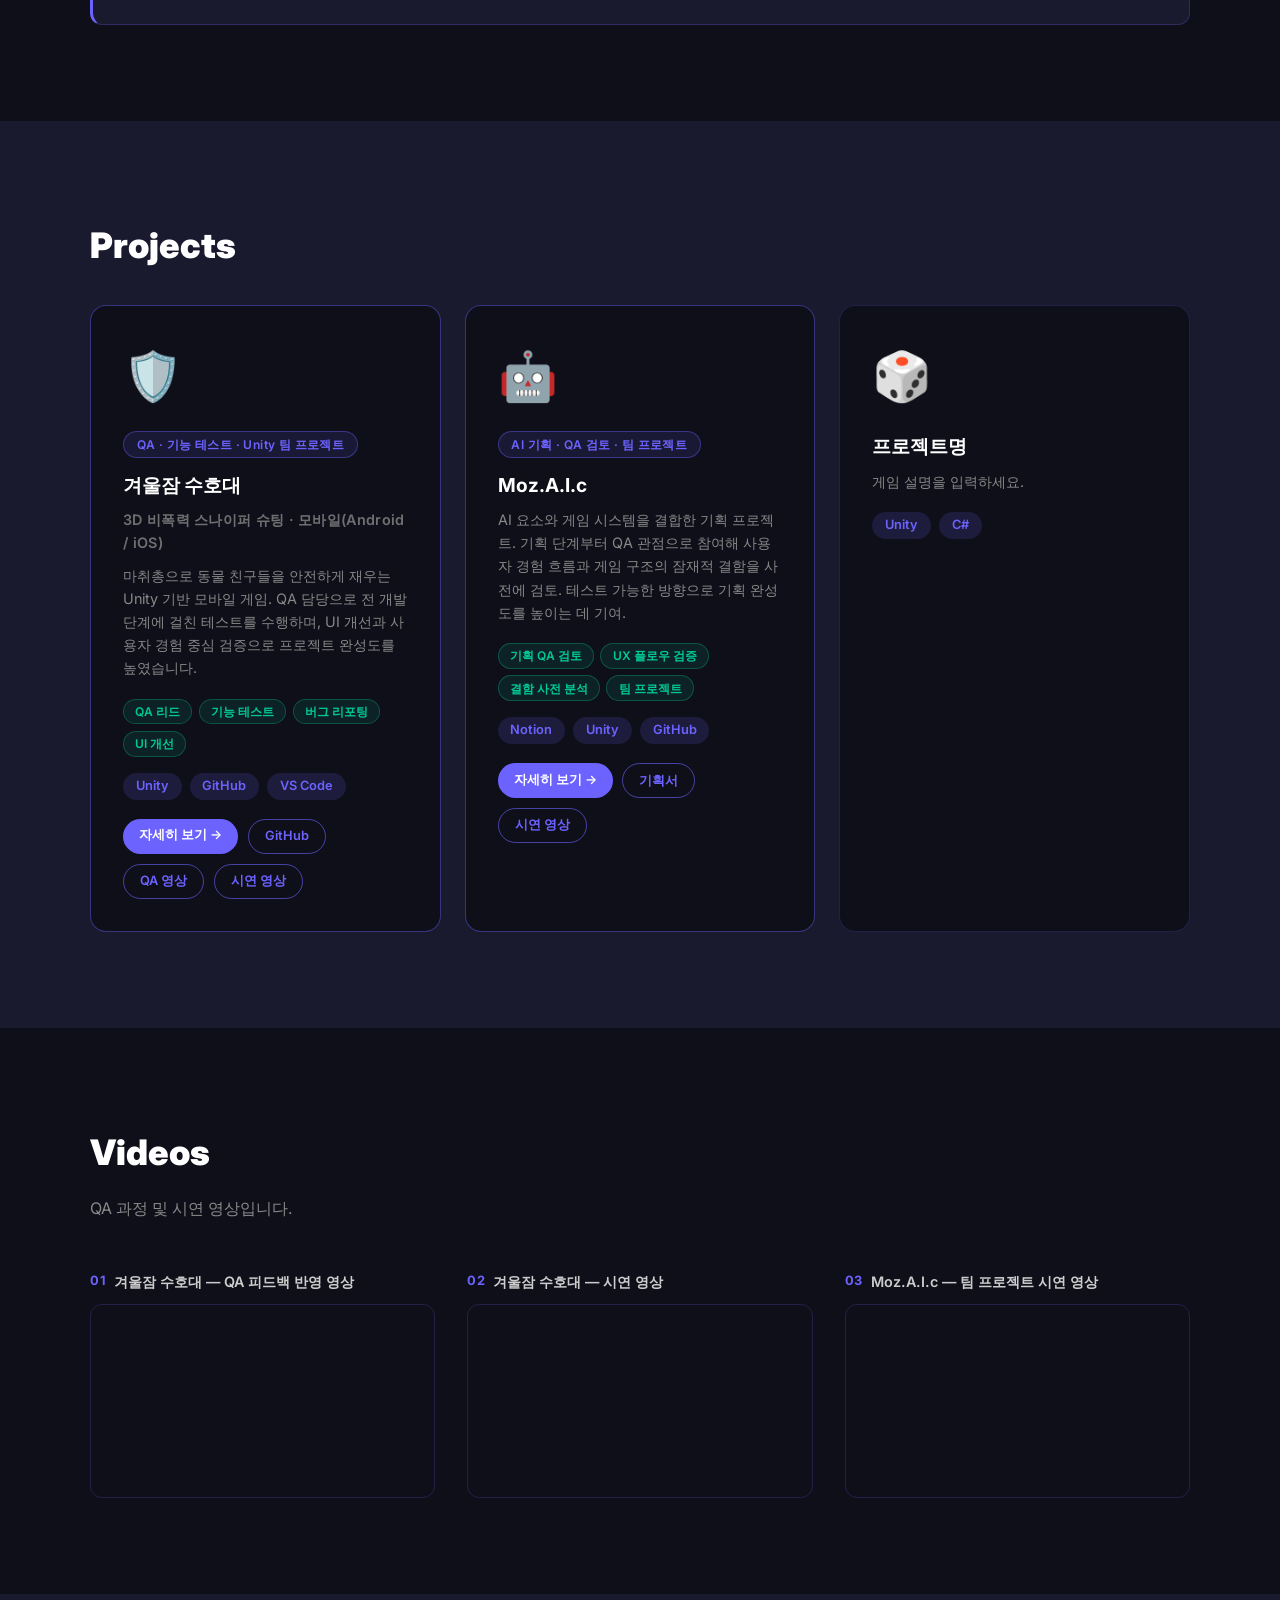
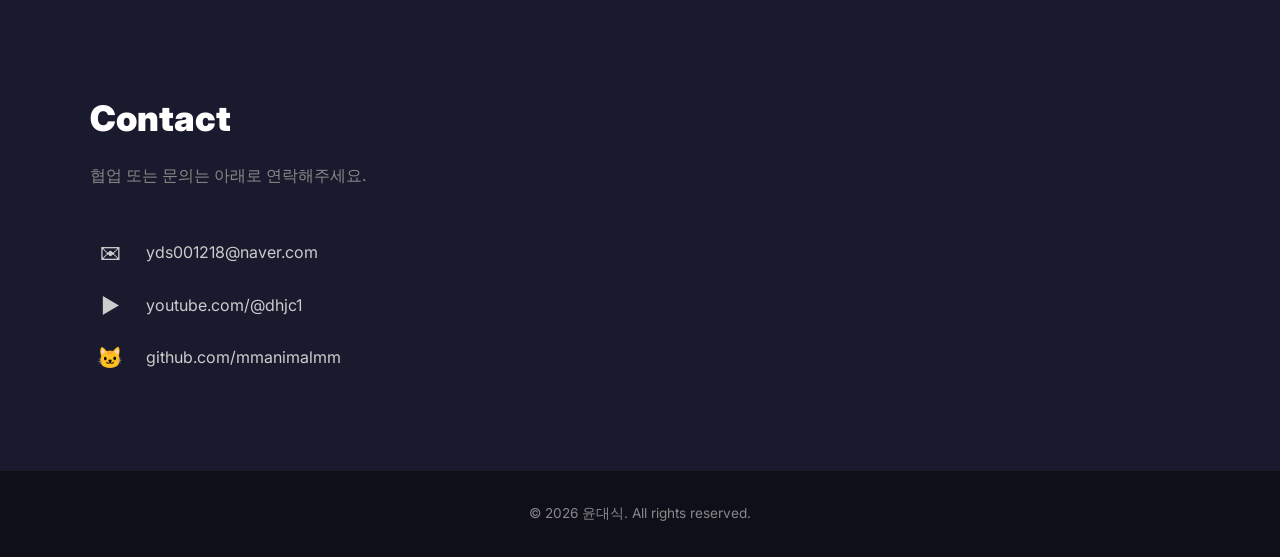
==== commit 1daf3ca2: "nGle Update" ====
--- a/index.html
+++ b/index.html
@@ -14,6 +14,7 @@
     <div class="nav-logo">DS</div>
     <ul class="nav-links">
       <li><a href="#about">About</a></li>
+      <li><a href="#experience">Experience</a></li>
       <li><a href="#projects">Projects</a></li>
       <li><a href="#videos">Videos</a></li>
       <li><a href="#contact">Contact</a></li>
@@ -43,6 +44,26 @@
             <span class="skill-tag">테스트 기획</span>
             <span class="skill-tag">버그 리포팅</span>
             <span class="skill-tag">Unity</span>
+          </div>
+        </div>
+      </div>
+    </div>
+  </section>
+
+  <!-- Experience -->
+  <section class="section" id="experience">
+    <div class="container">
+      <h2 class="section-title">Exper<span>ience</span></h2>
+      <div class="exp-timeline">
+        <div class="exp-card">
+          <div class="exp-left">
+            <span class="exp-period">2026.06 — 현재</span>
+            <span class="exp-status">재직 중</span>
+          </div>
+          <div class="exp-right">
+            <a href="https://www.ngle.co.kr/ko/" target="_blank" class="exp-company-link"><div class="exp-company">nGle</div></a>
+            <div class="exp-role">서비스 QA팀 · 사원</div>
+            <p class="exp-desc">서비스 품질 검증 및 QA 업무 수행.</p>
           </div>
         </div>
       </div>
--- a/style.css
+++ b/style.css
@@ -184,6 +184,99 @@
   font-weight: 600;
 }
 
+/* Experience */
+.exp-timeline {
+  margin-top: 2rem;
+  display: flex;
+  flex-direction: column;
+  gap: 1.2rem;
+}
+
+.exp-card {
+  display: flex;
+  gap: 2.5rem;
+  padding: 1.8rem 2rem;
+  background: var(--dark2);
+  border: 1px solid rgba(108, 99, 255, 0.25);
+  border-left: 3px solid var(--primary);
+  border-radius: 12px;
+  transition: border-color 0.3s;
+}
+
+.exp-card:hover {
+  border-color: var(--primary);
+  border-left-color: var(--primary);
+}
+
+.exp-left {
+  min-width: 130px;
+  display: flex;
+  flex-direction: column;
+  gap: 0.4rem;
+  padding-top: 0.15rem;
+}
+
+.exp-period {
+  font-size: 0.82rem;
+  color: var(--gray);
+  font-weight: 600;
+  white-space: nowrap;
+}
+
+.exp-status {
+  display: inline-block;
+  padding: 0.18rem 0.65rem;
+  background: rgba(0, 200, 150, 0.1);
+  border: 1px solid rgba(0, 200, 150, 0.3);
+  color: #00c896;
+  border-radius: 50px;
+  font-size: 0.72rem;
+  font-weight: 700;
+  width: fit-content;
+}
+
+.exp-right {
+  display: flex;
+  flex-direction: column;
+  gap: 0.3rem;
+}
+
+.exp-company-link {
+  text-decoration: none;
+  width: fit-content;
+}
+
+.exp-company-link:hover .exp-company {
+  color: var(--primary);
+}
+
+.exp-company {
+  font-size: 1.25rem;
+  font-weight: 800;
+  color: var(--white);
+  transition: color 0.25s;
+}
+
+.exp-role {
+  font-size: 0.88rem;
+  color: var(--primary);
+  font-weight: 600;
+}
+
+.exp-desc {
+  font-size: 0.88rem;
+  color: var(--gray);
+  margin-top: 0.4rem;
+  line-height: 1.6;
+}
+
+@media (max-width: 600px) {
+  .exp-card {
+    flex-direction: column;
+    gap: 0.8rem;
+  }
+}
+
 /* Projects */
 .projects-grid {
   display: grid;
